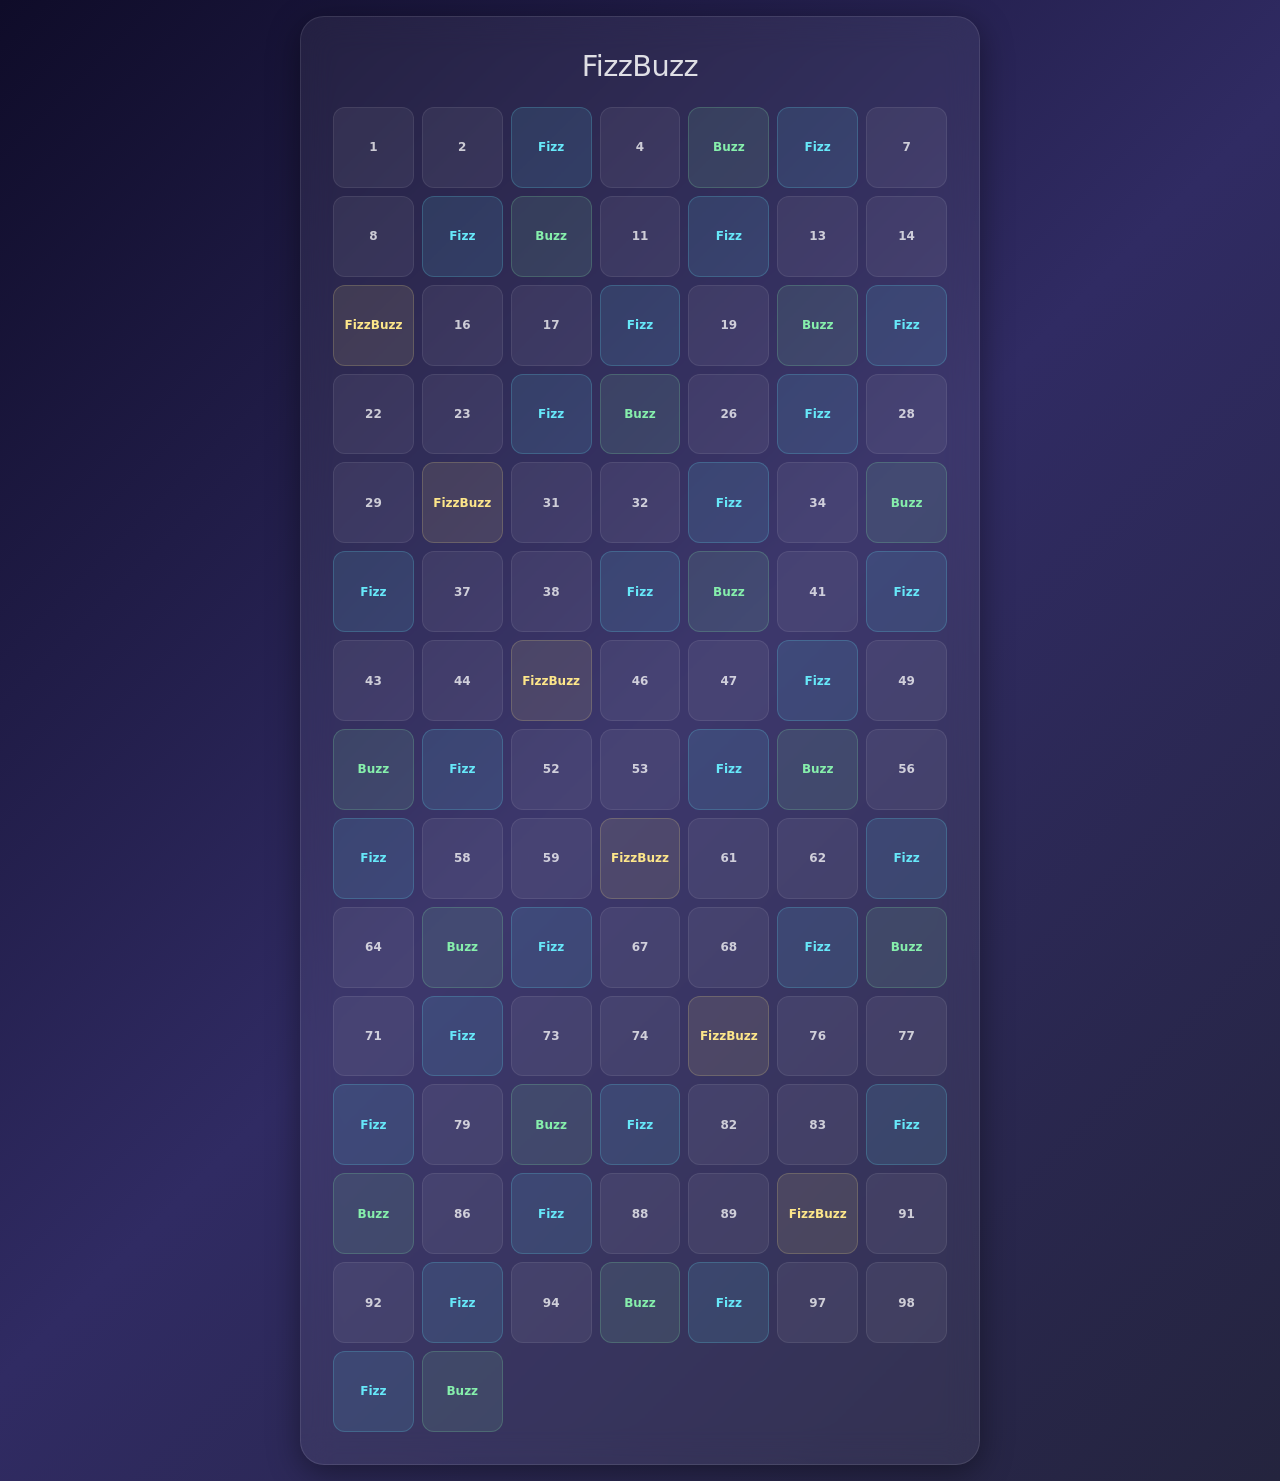
==== examples/fizzbuzz/index.html @ 1dacd00d "Add OpenCode MCP integration with proactive alice skill and fizzbuzz demo" ====
<!DOCTYPE html>
<html lang="en">
<head>
<meta charset="UTF-8">
<meta name="viewport" content="width=device-width, initial-scale=1.0">
<title>FizzBuzz</title>
<style>
*, *::before, *::after { box-sizing: border-box; margin: 0; padding: 0; }

body {
  min-height: 100vh;
  display: flex;
  align-items: center;
  justify-content: center;
  font-family: 'Segoe UI', system-ui, -apple-system, sans-serif;
  background: linear-gradient(135deg, #0f0c29, #302b63, #24243e);
  padding: 1rem;
}

.card {
  width: 100%;
  max-width: 680px;
  padding: 2rem;
  background: rgba(255, 255, 255, 0.06);
  backdrop-filter: blur(16px);
  -webkit-backdrop-filter: blur(16px);
  border-radius: 24px;
  border: 1px solid rgba(255, 255, 255, 0.10);
  box-shadow: 0 8px 32px rgba(0, 0, 0, 0.4);
}

h1 {
  text-align: center;
  font-weight: 500;
  font-size: 1.8rem;
  letter-spacing: -0.02em;
  color: rgba(255, 255, 255, 0.85);
  margin-bottom: 1.5rem;
}

.grid {
  display: grid;
  grid-template-columns: repeat(auto-fill, minmax(80px, 1fr));
  gap: 8px;
}

.cell {
  aspect-ratio: 1;
  display: flex;
  align-items: center;
  justify-content: center;
  border-radius: 12px;
  font-size: 0.75rem;
  font-weight: 600;
  border: 1px solid rgba(255, 255, 255, 0.08);
  transition: transform 0.2s ease, box-shadow 0.2s ease, border-color 0.2s ease;
  cursor: default;
  animation: fadeUp 0.4s ease both;
  color: rgba(255, 255, 255, 0.75);
  background: rgba(255, 255, 255, 0.04);
}

.cell:hover {
  transform: translateY(-4px) scale(1.04);
  box-shadow: 0 8px 24px rgba(0, 0, 0, 0.4);
  border-color: rgba(255, 255, 255, 0.25);
}

.cell.num { background: rgba(255, 255, 255, 0.06); }
.cell.num:hover { background: rgba(255, 255, 255, 0.14); }

.cell.fizz {
  color: #67e8f9;
  background: rgba(103, 232, 249, 0.10);
  border-color: rgba(103, 232, 249, 0.20);
}
.cell.fizz:hover {
  background: rgba(103, 232, 249, 0.20);
  box-shadow: 0 8px 24px rgba(103, 232, 249, 0.15);
}

.cell.buzz {
  color: #86efac;
  background: rgba(134, 239, 172, 0.10);
  border-color: rgba(134, 239, 172, 0.20);
}
.cell.buzz:hover {
  background: rgba(134, 239, 172, 0.20);
  box-shadow: 0 8px 24px rgba(134, 239, 172, 0.15);
}

.cell.fizzbuzz {
  color: #fde68a;
  background: rgba(253, 230, 138, 0.10);
  border-color: rgba(253, 230, 138, 0.18);
  font-weight: 700;
}
.cell.fizzbuzz:hover {
  background: rgba(253, 230, 138, 0.20);
  box-shadow: 0 8px 24px rgba(253, 230, 138, 0.20);
}

@keyframes fadeUp {
  from { opacity: 0; transform: translateY(16px); }
  to   { opacity: 1; transform: translateY(0); }
}
</style>
</head>
<body>
<div class="card">
  <h1>FizzBuzz</h1>
  <div class="grid" id="grid"></div>
</div>
<script>
const grid = document.getElementById('grid');
const frag = document.createDocumentFragment();

for (let i = 1; i <= 100; i++) {
  const cell = document.createElement('div');
  cell.className = 'cell';

  let cls, label;
  if (i % 15 === 0) { cls = 'fizzbuzz'; label = 'FizzBuzz'; }
  else if (i % 3 === 0) { cls = 'fizz'; label = 'Fizz'; }
  else if (i % 5 === 0) { cls = 'buzz'; label = 'Buzz'; }
  else { cls = 'num'; label = i; }

  cell.classList.add(cls);
  cell.textContent = label;
  cell.style.animationDelay = (i * 6) + 'ms';
  frag.appendChild(cell);
}

grid.appendChild(frag);
</script>
</body>
</html>
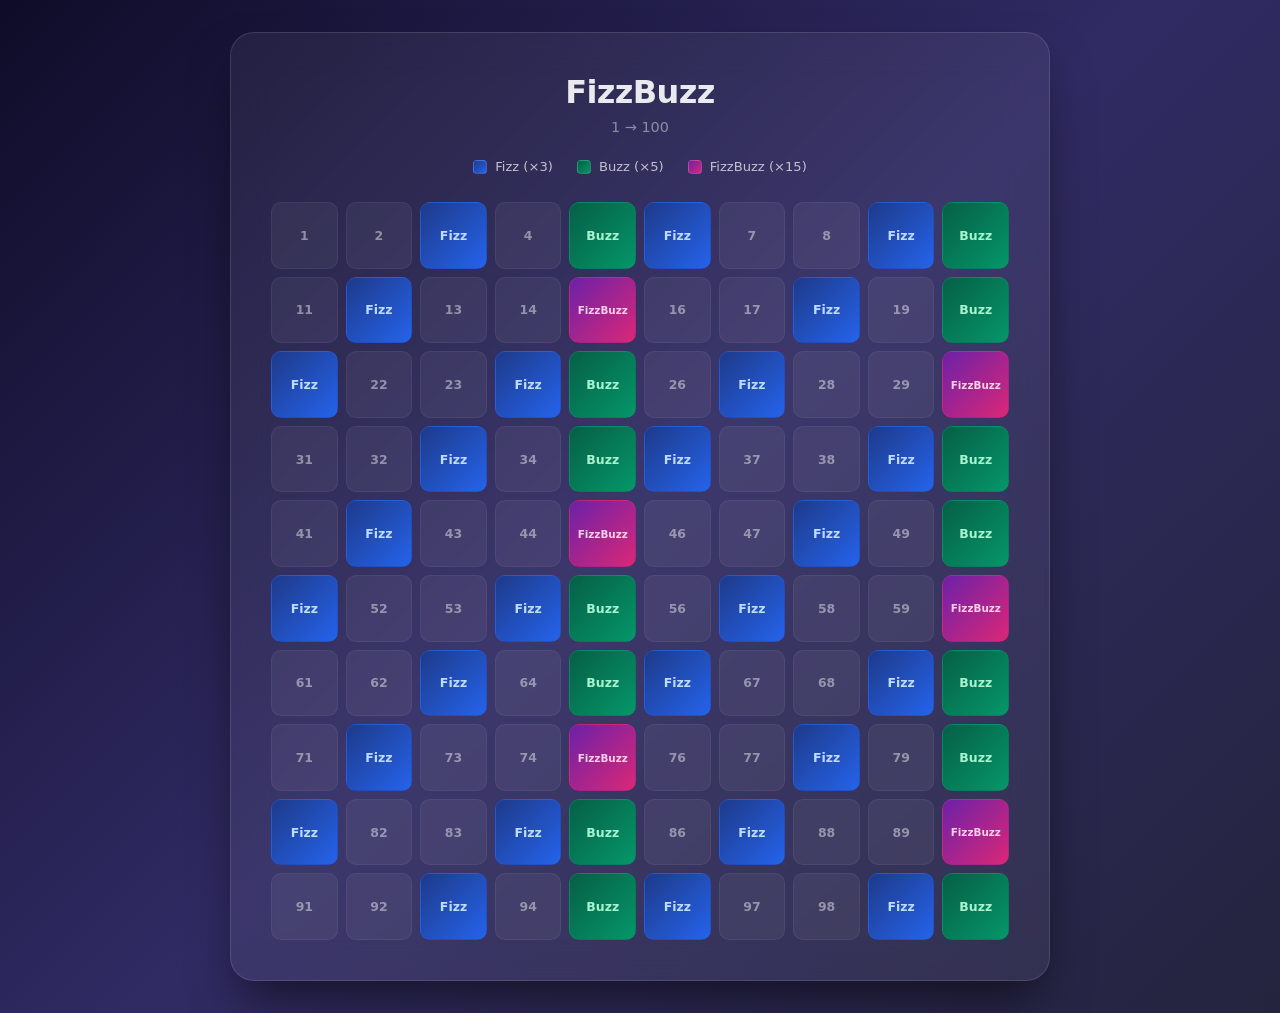
==== commit 2050b969: "Add alice-auto plugin, AGENTS.md instructions, and demo polish" ====
--- a/examples/fizzbuzz/index.html
+++ b/examples/fizzbuzz/index.html
@@ -5,42 +5,72 @@
 <meta name="viewport" content="width=device-width, initial-scale=1.0">
 <title>FizzBuzz</title>
 <style>
-*, *::before, *::after { box-sizing: border-box; margin: 0; padding: 0; }
+* { margin: 0; padding: 0; box-sizing: border-box; }
 
 body {
   min-height: 100vh;
   display: flex;
+  justify-content: center;
   align-items: center;
-  justify-content: center;
   font-family: 'Segoe UI', system-ui, -apple-system, sans-serif;
   background: linear-gradient(135deg, #0f0c29, #302b63, #24243e);
-  padding: 1rem;
+  padding: 2rem;
 }
 
 .card {
+  background: rgba(255, 255, 255, 0.06);
+  backdrop-filter: blur(20px);
+  -webkit-backdrop-filter: blur(20px);
+  border: 1px solid rgba(255, 255, 255, 0.12);
+  border-radius: 24px;
+  padding: 2.5rem;
   width: 100%;
-  max-width: 680px;
-  padding: 2rem;
-  background: rgba(255, 255, 255, 0.06);
-  backdrop-filter: blur(16px);
-  -webkit-backdrop-filter: blur(16px);
-  border-radius: 24px;
-  border: 1px solid rgba(255, 255, 255, 0.10);
-  box-shadow: 0 8px 32px rgba(0, 0, 0, 0.4);
+  max-width: 820px;
+  box-shadow: 0 25px 50px -12px rgba(0, 0, 0, 0.6);
 }
 
 h1 {
   text-align: center;
-  font-weight: 500;
-  font-size: 1.8rem;
+  font-weight: 600;
+  font-size: 2rem;
   letter-spacing: -0.02em;
-  color: rgba(255, 255, 255, 0.85);
+  color: rgba(255, 255, 255, 0.9);
+  margin-bottom: 0.5rem;
+}
+
+.subtitle {
+  text-align: center;
+  color: rgba(255, 255, 255, 0.45);
+  font-size: 0.9rem;
   margin-bottom: 1.5rem;
+}
+
+.legend {
+  display: flex;
+  justify-content: center;
+  gap: 1.5rem;
+  margin-bottom: 1.75rem;
+  flex-wrap: wrap;
+}
+
+.legend-item {
+  display: flex;
+  align-items: center;
+  gap: 0.5rem;
+  font-size: 0.82rem;
+  color: rgba(255, 255, 255, 0.7);
+}
+
+.legend-swatch {
+  width: 14px;
+  height: 14px;
+  border-radius: 4px;
+  border: 1px solid rgba(255, 255, 255, 0.15);
 }
 
 .grid {
   display: grid;
-  grid-template-columns: repeat(auto-fill, minmax(80px, 1fr));
+  grid-template-columns: repeat(10, 1fr);
   gap: 8px;
 }
 
@@ -49,89 +79,101 @@
   display: flex;
   align-items: center;
   justify-content: center;
-  border-radius: 12px;
-  font-size: 0.75rem;
+  border-radius: 10px;
+  font-size: 0.78rem;
   font-weight: 600;
-  border: 1px solid rgba(255, 255, 255, 0.08);
-  transition: transform 0.2s ease, box-shadow 0.2s ease, border-color 0.2s ease;
+  color: rgba(255, 255, 255, 0.9);
+  background: rgba(255, 255, 255, 0.05);
+  border: 1px solid rgba(255, 255, 255, 0.06);
+  transition: transform 0.2s ease, box-shadow 0.2s ease;
   cursor: default;
-  animation: fadeUp 0.4s ease both;
-  color: rgba(255, 255, 255, 0.75);
-  background: rgba(255, 255, 255, 0.04);
+  animation: fadeIn 0.5s ease backwards;
+  user-select: none;
 }
 
 .cell:hover {
-  transform: translateY(-4px) scale(1.04);
+  transform: scale(1.12);
   box-shadow: 0 8px 24px rgba(0, 0, 0, 0.4);
-  border-color: rgba(255, 255, 255, 0.25);
+  z-index: 2;
 }
 
-.cell.num { background: rgba(255, 255, 255, 0.06); }
-.cell.num:hover { background: rgba(255, 255, 255, 0.14); }
+.cell.number {
+  color: rgba(255, 255, 255, 0.45);
+}
 
 .cell.fizz {
-  color: #67e8f9;
-  background: rgba(103, 232, 249, 0.10);
-  border-color: rgba(103, 232, 249, 0.20);
+  background: linear-gradient(135deg, #1e3a8a, #2563eb);
+  border-color: rgba(37, 99, 235, 0.4);
+  color: #bfdbfe;
 }
+
 .cell.fizz:hover {
-  background: rgba(103, 232, 249, 0.20);
-  box-shadow: 0 8px 24px rgba(103, 232, 249, 0.15);
+  box-shadow: 0 8px 24px rgba(37, 99, 235, 0.35);
 }
 
 .cell.buzz {
-  color: #86efac;
-  background: rgba(134, 239, 172, 0.10);
-  border-color: rgba(134, 239, 172, 0.20);
+  background: linear-gradient(135deg, #065f46, #059669);
+  border-color: rgba(5, 150, 105, 0.4);
+  color: #a7f3d0;
 }
+
 .cell.buzz:hover {
-  background: rgba(134, 239, 172, 0.20);
-  box-shadow: 0 8px 24px rgba(134, 239, 172, 0.15);
+  box-shadow: 0 8px 24px rgba(5, 150, 105, 0.35);
 }
 
 .cell.fizzbuzz {
-  color: #fde68a;
-  background: rgba(253, 230, 138, 0.10);
-  border-color: rgba(253, 230, 138, 0.18);
-  font-weight: 700;
-}
-.cell.fizzbuzz:hover {
-  background: rgba(253, 230, 138, 0.20);
-  box-shadow: 0 8px 24px rgba(253, 230, 138, 0.20);
+  background: linear-gradient(135deg, #6b21a8, #db2777);
+  border-color: rgba(219, 39, 119, 0.4);
+  color: #fbcfe8;
+  font-size: 0.65rem;
 }
 
-@keyframes fadeUp {
-  from { opacity: 0; transform: translateY(16px); }
-  to   { opacity: 1; transform: translateY(0); }
+.cell.fizzbuzz:hover {
+  box-shadow: 0 8px 24px rgba(219, 39, 119, 0.35);
+}
+
+@keyframes fadeIn {
+  from { opacity: 0; transform: translateY(12px) scale(0.92); }
+  to { opacity: 1; transform: translateY(0) scale(1); }
 }
 </style>
 </head>
 <body>
 <div class="card">
   <h1>FizzBuzz</h1>
+  <p class="subtitle">1 &rarr; 100</p>
+  <div class="legend">
+    <span class="legend-item"><span class="legend-swatch" style="background:linear-gradient(135deg,#1e3a8a,#2563eb)"></span> Fizz (×3)</span>
+    <span class="legend-item"><span class="legend-swatch" style="background:linear-gradient(135deg,#065f46,#059669)"></span> Buzz (×5)</span>
+    <span class="legend-item"><span class="legend-swatch" style="background:linear-gradient(135deg,#6b21a8,#db2777)"></span> FizzBuzz (×15)</span>
+  </div>
   <div class="grid" id="grid"></div>
 </div>
+
 <script>
 const grid = document.getElementById('grid');
-const frag = document.createDocumentFragment();
 
 for (let i = 1; i <= 100; i++) {
   const cell = document.createElement('div');
   cell.className = 'cell';
 
-  let cls, label;
-  if (i % 15 === 0) { cls = 'fizzbuzz'; label = 'FizzBuzz'; }
-  else if (i % 3 === 0) { cls = 'fizz'; label = 'Fizz'; }
-  else if (i % 5 === 0) { cls = 'buzz'; label = 'Buzz'; }
-  else { cls = 'num'; label = i; }
+  if (i % 15 === 0) {
+    cell.textContent = 'FizzBuzz';
+    cell.classList.add('fizzbuzz');
+  } else if (i % 5 === 0) {
+    cell.textContent = 'Buzz';
+    cell.classList.add('buzz');
+  } else if (i % 3 === 0) {
+    cell.textContent = 'Fizz';
+    cell.classList.add('fizz');
+  } else {
+    cell.textContent = i;
+    cell.classList.add('number');
+  }
 
-  cell.classList.add(cls);
-  cell.textContent = label;
-  cell.style.animationDelay = (i * 6) + 'ms';
-  frag.appendChild(cell);
+  cell.style.animationDelay = `${i * 12}ms`;
+  grid.appendChild(cell);
 }
-
-grid.appendChild(frag);
 </script>
 </body>
 </html>
